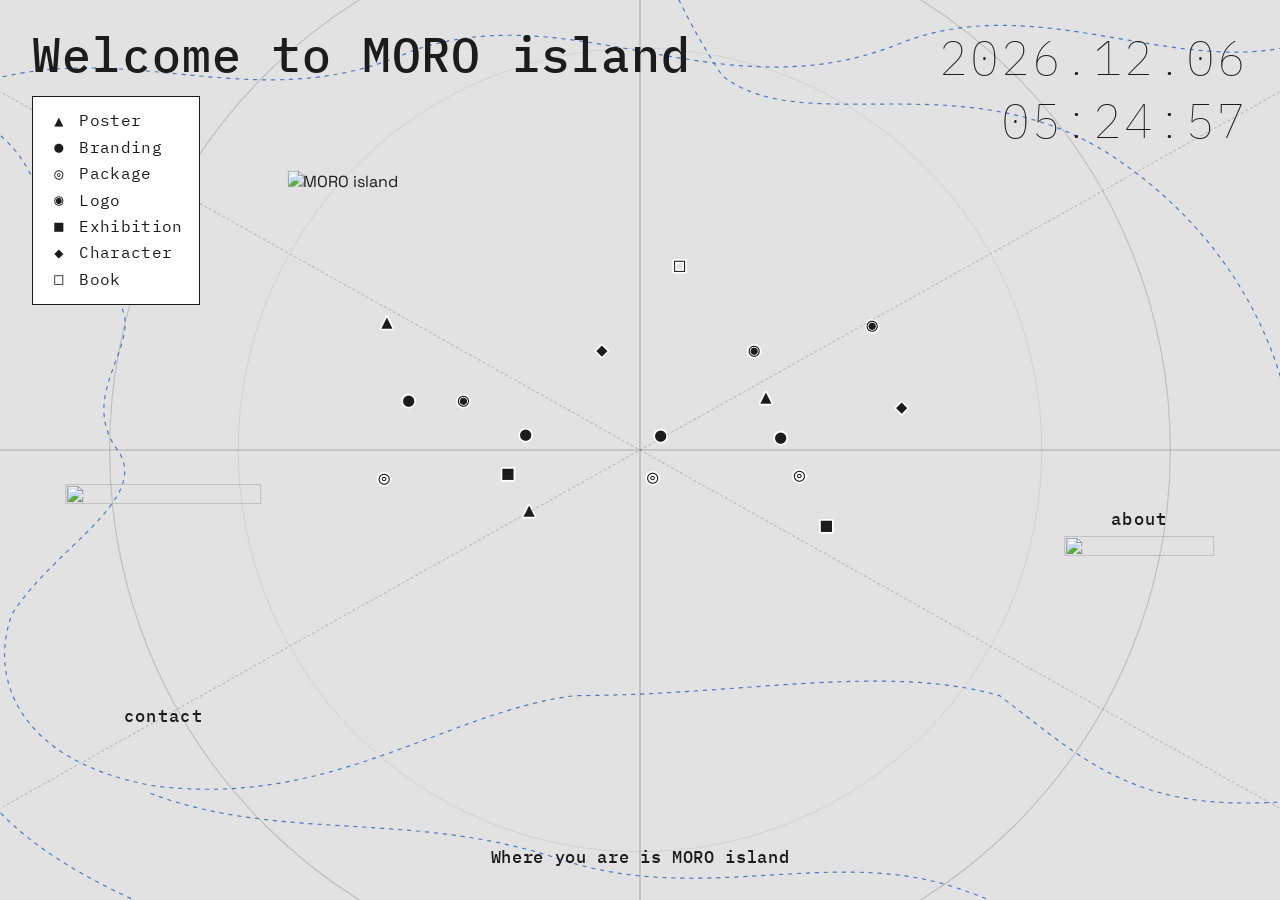
==== html/index.html @ e8f6c5b4 "Publish the MORO island page from one address. Co-authored-by: Cursor <cursoragent@cursor.com>" ====
<!DOCTYPE html>
<html lang="en">
  <head>
    <meta charset="UTF-8" />
    <meta name="viewport" content="width=device-width, initial-scale=1.0" />
    <title>디자인모로</title>
    <meta name="description" content="MORO island — design portfolio" />
    <link rel="preconnect" href="https://fonts.googleapis.com" />
    <link rel="preconnect" href="https://fonts.gstatic.com" crossorigin />
    <link
      href="https://fonts.googleapis.com/css2?family=IBM+Plex+Mono:wght@400;500&family=Space+Grotesk:wght@400;500;600&display=swap"
      rel="stylesheet"
    />
    <link rel="stylesheet" href="styles.css" />
  </head>
  <body>
    <div
      class="loader"
      id="loader"
      role="status"
      aria-live="polite"
      aria-busy="true"
      aria-label="Loading MORO island"
    >
      <div class="loader-sea" aria-hidden="true">
        <div class="loader-boat" id="loader-boat">
          <img src="https://cdn.imweb.me/thumbnail/20261005/938372790ea72.png" alt="" width="102" height="43" draggable="false" />
        </div>
      </div>

      <svg
        class="loader-compass"
        id="loader-compass"
        viewBox="0 0 64 64"
        aria-hidden="true"
      >
        <circle class="compass-ring" cx="32" cy="32" r="28" />
        <circle class="compass-ring soft" cx="32" cy="32" r="22" />
        <g class="compass-ticks" stroke="currentColor" stroke-width="0.9">
          <line x1="32" y1="6" x2="32" y2="11" />
          <line x1="58" y1="32" x2="53" y2="32" />
          <line x1="32" y1="58" x2="32" y2="53" />
          <line x1="6" y1="32" x2="11" y2="32" />
          <line class="minor" x1="51.5" y1="12.5" x2="48.7" y2="15.3" />
          <line class="minor" x1="51.5" y1="51.5" x2="48.7" y2="48.7" />
          <line class="minor" x1="12.5" y1="51.5" x2="15.3" y2="48.7" />
          <line class="minor" x1="12.5" y1="12.5" x2="15.3" y2="15.3" />
        </g>
        <text class="compass-n" x="32" y="18" text-anchor="middle">N</text>
        <text class="compass-cardinal" x="50" y="34" text-anchor="middle">E</text>
        <text class="compass-cardinal" x="32" y="52" text-anchor="middle">S</text>
        <text class="compass-cardinal" x="14" y="34" text-anchor="middle">W</text>
        <g class="compass-needle" id="loader-needle">
          <polygon points="32,10 35,32 32,28 29,32" />
          <polygon class="tail" points="32,54 35,32 32,36 29,32" />
        </g>
        <circle class="compass-hub" cx="32" cy="32" r="2.2" />
      </svg>

      <p class="loader-line">Looking for Design...</p>

      <div
        class="loader-progress"
        role="progressbar"
        aria-valuemin="0"
        aria-valuemax="100"
        aria-valuenow="0"
        id="loader-progress"
        aria-label="Loading"
      ></div>
    </div>

    <main class="scene" id="scene">
      <!--
        ONE map: fixed 16:10 stage. Islands + routes live here.
        Viewport only scales this whole stage — nothing moves relative to anything else.
      -->
      <div class="layer map" data-depth="5">
        <div class="map-stage">
          <svg
            class="routes-svg"
            viewBox="0 0 1600 1000"
            preserveAspectRatio="xMidYMid meet"
            aria-hidden="true"
          >
            <g id="routes-group" class="routes-group">
              <!--
                Land boxes (approx, stage 1600×1000; islands nudged up):
                  MORO    x 370–1230, y 120–680
                  contact x 80–260,   y 650–880
                  about   x 1320–1520,y 640–860
                Keep lanes in open water; extend past stage for letterbox.
              -->

              <!-- A. Far left → west of contact → under MORO → south of about → far right -->
              <path
                d="M -720 60
                   C -400 90, -200 100, -40 80
                   C 100 140, 40 240, 140 300
                   C 220 350, 100 420, 160 500
                   C 200 560, 80 620, 30 700
                   C 0 780, 40 880, 200 910
                   C 420 940, 560 820, 720 800
                   C 920 800, 1100 760, 1240 800
                   C 1320 860, 1380 920, 1500 930
                   C 1620 940, 1800 900, 2320 890"
                class="route"
                style="animation-delay: 0s"
              />

              <!-- B. Far top → east water → clear of about (stay x≥1580) → far right -->
              <path
                d="M 700 -420
                   C 780 -220, 820 -80, 900 40
                   C 1000 120, 1200 20, 1380 140
                   C 1500 220, 1580 340, 1600 480
                   C 1620 600, 1630 680, 1640 760
                   C 1650 820, 1700 840, 1800 820
                   C 2000 800, 2160 790, 2320 790"
                class="route"
                style="animation-delay: -5s"
              />

              <!-- C. Far left → clear west of contact → far bottom -->
              <path
                d="M -720 340
                   C -400 330, -200 350, -40 360
                   C 40 300, -10 440, -40 560
                   C -60 680, -50 780, -30 880
                   C 20 980, 140 1040, 300 1100
                   C 420 1160, 540 1240, 640 1320
                   C 700 1360, 720 1400, 760 1420"
                class="route"
                style="animation-delay: -10s"
              />

              <!-- D. North of MORO — far left/top to far right -->
              <path
                d="M -720 40
                   C -400 -40, -200 80, -40 60
                   C 160 -20, 320 100, 520 10
                   C 720 -60, 900 90, 1120 0
                   C 1300 -70, 1480 60, 1640 -10
                   C 1800 -40, 2000 -20, 2320 -20"
                class="route"
                style="animation-delay: -15s"
              />

              <!-- E. Mid → far bottom (fills lower letterbox) -->
              <path
                d="M 200 920
                   C 360 980, 520 940, 700 1000
                   C 880 1060, 1040 980, 1200 1040
                   C 1320 1080, 1400 1180, 1480 1420"
                class="route"
                style="animation-delay: -8s"
              />
            </g>
          </svg>

          <div class="moro-block">
            <img
              class="island-img"
              src="https://cdn.imweb.me/thumbnail/20261005/0337b5ed16ca7.png"
              alt="MORO island"
              width="1200"
              height="784"
              draggable="false"
            />
            <svg
              class="island-markers"
              id="markers"
              viewBox="0 0 1200 784"
              preserveAspectRatio="xMidYMid meet"
              aria-label="Work markers"
            ></svg>
          </div>

          <a href="contact.html" class="sat contact" aria-label="Contact">
            <img
              class="sat-island"
              src="https://cdn.imweb.me/thumbnail/20261005/3a6d5423b237c.png"
              alt=""
              width="232"
              height="255"
              draggable="false"
            />
            <span class="sat-label">contact</span>
          </a>

          <a href="about.html" class="sat about" aria-label="About">
            <span class="sat-label">about</span>
            <img
              class="sat-island"
              src="https://cdn.imweb.me/thumbnail/20261005/c324938ed8a72.png"
              alt=""
              width="211"
              height="269"
              draggable="false"
            />
          </a>
        </div>
      </div>

      <div class="layer grid" data-depth="4">
        <svg
          class="chart-svg"
          viewBox="0 0 1000 560"
          preserveAspectRatio="xMidYMid slice"
          aria-hidden="true"
        >
          <line x1="500" y1="-80" x2="500" y2="640" class="axis" />
          <line x1="-80" y1="280" x2="1080" y2="280" class="axis" />
          <line x1="-600" y1="-336" x2="1600" y2="896" class="diag" />
          <line x1="-600" y1="896" x2="1600" y2="-336" class="diag" />
          <circle cx="500" cy="280" r="330" class="circle" />
          <circle cx="500" cy="280" r="250" class="circle-soft" />
        </svg>
      </div>

      <div class="layer chrome" data-depth="1">
        <div class="top-left">
          <aside class="legend" aria-label="Map legend">
            <p class="legend-title">Welcome to MORO island</p>
            <ul class="legend-list">
              <li class="legend-item">
                <span class="symbol" aria-hidden="true">▲</span><span>Poster</span>
              </li>
              <li class="legend-item">
                <span class="symbol" aria-hidden="true">●</span><span>Branding</span>
              </li>
              <li class="legend-item">
                <span class="symbol" aria-hidden="true">◎</span><span>Package</span>
              </li>
              <li class="legend-item">
                <span class="symbol" aria-hidden="true">◉</span><span>Logo</span>
              </li>
              <li class="legend-item">
                <span class="symbol" aria-hidden="true">■</span><span>Exhibition</span>
              </li>
              <li class="legend-item">
                <span class="symbol" aria-hidden="true">◆</span><span>Character</span>
              </li>
              <li class="legend-item">
                <span class="symbol" aria-hidden="true">□</span><span>Book</span>
              </li>
            </ul>
          </aside>
        </div>
        <div class="top-right">
          <time class="clock" id="clock">
            <span id="clock-date"></span>
            <span id="clock-time"></span>
          </time>
        </div>
        <div class="bottom-center">
          <p class="fix-fix" id="fix" hidden>
            <span class="fix-name">Where you are is MORO island</span>
            <span class="fix-coords" id="fix-coords"></span>
          </p>
        </div>
      </div>

      <div class="boat" id="boat" hidden aria-hidden="true">
        <img src="https://cdn.imweb.me/thumbnail/20261005/938372790ea72.png" alt="" width="102" height="43" draggable="false" />
      </div>
    </main>

    <script src="main.js"></script>
  </body>
</html>
---- html/styles.css ----
:root {
  --bg: #e2e2e2;
  --ink: #1c1c1c;
  --ink-muted: #5a5a5a;
  --grid: rgba(28, 28, 28, 0.18);
  --route: #3a6fbf;
  --font-ui: "Space Grotesk", sans-serif;
  --font-mono: "IBM Plex Mono", monospace;
}

* {
  box-sizing: border-box;
  padding: 0;
  margin: 0;
}

html,
body {
  height: 100%;
  max-width: 100vw;
}

body:not(.subpage) {
  overflow: hidden;
}

/* Imweb site chrome. The black preview bar is separate and only shows while editing. */
#doz_header_wrap,
#doz_footer_wrap,
#doz_footer,
#site_footer {
  display: none !important;
}

body {
  color: var(--ink);
  background: var(--bg);
  font-family: var(--font-ui);
  -webkit-font-smoothing: antialiased;
  -moz-osx-font-smoothing: grayscale;
}

a {
  color: inherit;
  text-decoration: none;
}

button {
  font: inherit;
  color: inherit;
  background: none;
  border: none;
  cursor: pointer;
}

/* —— Intro loader: empty sea, compass + boat that only rocks —— */
.loader {
  position: fixed;
  inset: 0;
  z-index: 100;
  background: var(--bg);
  color: var(--ink);
  overflow: hidden;
  transition:
    opacity 0.7s cubic-bezier(0.22, 1, 0.36, 1),
    visibility 0.7s linear;
  animation: moro-loader-exit 0.8s ease 6.2s forwards;
}

.loader.is-done {
  animation: none;
  opacity: 0;
  visibility: hidden;
  pointer-events: none;
}

@keyframes moro-loader-exit {
  to {
    opacity: 0;
    visibility: hidden;
    pointer-events: none;
  }
}

.loader-sea {
  position: absolute;
  inset: 0;
  pointer-events: none;
}

.loader-boat {
  position: absolute;
  top: 54%;
  left: 50%;
  width: 48px;
  margin: -108px 0 0 -24px; /* above the larger compass */
  opacity: 0;
  transform-origin: 50% 60%;
  transition: opacity 0.5s ease;
}

.loader-boat.is-on {
  opacity: 1;
  animation: loader-boat-sway 4.2s ease-in-out infinite;
}

.loader-boat img {
  display: block;
  width: 100%;
  height: auto;
}

@keyframes loader-boat-sway {
  0%,
  100% {
    transform: translate(0, 0) rotate(-7deg);
  }
  35% {
    transform: translate(4px, 2px) rotate(5deg);
  }
  65% {
    transform: translate(-3px, 1px) rotate(-4deg);
  }
}

.loader-compass {
  position: absolute;
  top: 54%;
  left: 50%;
  width: 120px;
  height: 120px;
  margin: -60px 0 0 -60px;
  overflow: visible;
  pointer-events: none;
  z-index: 2;
}

.compass-ring {
  fill: none;
  stroke: var(--ink);
  stroke-width: 1.2;
}

.compass-ring.soft {
  stroke: rgba(28, 28, 28, 0.22);
  stroke-width: 0.8;
}

.compass-ticks {
  color: var(--ink);
}

.compass-ticks .minor {
  stroke: rgba(28, 28, 28, 0.35);
  stroke-width: 0.7;
}

.compass-n {
  fill: var(--ink);
  font-family: var(--font-mono);
  font-size: 8px;
  font-weight: 500;
}

.compass-cardinal {
  fill: rgba(28, 28, 28, 0.4);
  font-family: var(--font-mono);
  font-size: 6px;
  font-weight: 500;
}

.compass-needle {
  transform-origin: 32px 32px;
}

.compass-needle polygon {
  fill: var(--ink);
}

.compass-needle .tail {
  fill: rgba(28, 28, 28, 0.28);
}

.compass-hub {
  fill: var(--bg);
  stroke: var(--ink);
  stroke-width: 1.2;
}

.loader-line {
  position: absolute;
  top: calc(54% + 78px);
  left: 50%;
  transform: translateX(-50%);
  margin: 0;
  font-family: var(--font-mono);
  font-size: clamp(0.85rem, 1.5vw, 1rem);
  font-weight: 500;
  letter-spacing: 0.06em;
  color: var(--ink-muted);
  white-space: nowrap;
  z-index: 2;
}

.loader-progress {
  position: absolute;
  width: 1px;
  height: 1px;
  overflow: hidden;
  clip: rect(0 0 0 0);
}

@media (prefers-reduced-motion: reduce) {
  .loader-boat.is-on {
    animation: none;
  }
}

/* —— Map scene —— */
.scene {
  position: fixed;
  left: 0;
  right: 0;
  bottom: 0;
  top: var(--moro-top, 0px);
  width: auto;
  height: auto;
  min-width: 0;
  min-height: 0;
  z-index: 30;
  overflow: hidden;
  background: var(--bg);
  opacity: 0.55;
  filter: blur(14px);
  transform: scale(1.02);
  transition:
    filter 1s cubic-bezier(0.22, 1, 0.36, 1),
    opacity 1s cubic-bezier(0.22, 1, 0.36, 1),
    transform 1s cubic-bezier(0.22, 1, 0.36, 1);
  animation: moro-scene-enter 1s cubic-bezier(0.22, 1, 0.36, 1) 6.2s forwards;
}

@keyframes moro-scene-enter {
  to {
    opacity: 1;
    filter: none;
    transform: none;
  }
}

.scene.ready,
.scene.skip {
  animation: none;
  opacity: 1;
  /* blur(0) still softens vectors — drop the filter entirely */
  filter: none;
  transform: none;
}

.scene.skip {
  transition: none;
}

.layer {
  position: absolute;
  inset: 0;
  pointer-events: none;
}

.layer :is(a, button) {
  pointer-events: auto;
}

.routes {
  z-index: 0;
}

.island {
  z-index: 1;
}

.map {
  z-index: 1;
}

.grid {
  z-index: 2;
}

.sats {
  z-index: 4;
}

.chrome {
  z-index: 6;
  pointer-events: none;
}

.top-left {
  position: absolute;
  top: clamp(1.1rem, 3vh, 2rem);
  left: clamp(1.1rem, 3vw, 2rem);
}

.top-right {
  position: absolute;
  top: clamp(1.1rem, 3vh, 2rem);
  right: clamp(1.1rem, 3vw, 2rem);
}

/* —— Chart grid —— */
.chart-svg {
  position: absolute;
  inset: 0;
  width: 100%;
  height: 100%;
  z-index: 0;
  pointer-events: none;
}

.axis,
.diag,
.circle,
.circle-soft {
  fill: none;
  stroke: var(--grid);
  stroke-width: 0.9;
}

.axis {
  stroke: rgba(28, 28, 28, 0.28);
  stroke-width: 0.7;
}

.diag {
  stroke: rgba(28, 28, 28, 0.22);
  stroke-width: 0.7;
  stroke-dasharray: 1.2 2;
  stroke-linecap: round;
  opacity: 0.9;
}

.circle {
  stroke-width: 0.7;
}

.circle-soft {
  stroke-width: 0.5;
  opacity: 0.55;
}

/* —— ONE map stage (fixed 16:10). Everything inside scales together. —— */
.map-stage {
  /* Fit INSIDE the scene box (contain) so the whole map stays centered */
  --stage-w: min(100%, calc(100% * 16 / 10));
  --stage-h: calc(var(--stage-w) * 10 / 16);
  position: absolute;
  left: 50%;
  top: 50%;
  transform: translate(-50%, -50%);
  width: var(--stage-w);
  height: var(--stage-h);
  pointer-events: none;
  overflow: visible;
  container-type: inline-size;
}

/* Routes share stage scale; overflow so side lanes paint into letterbox */
.routes-svg {
  position: absolute;
  inset: 0;
  width: 100%;
  height: 100%;
  z-index: 0;
  display: block;
  pointer-events: none;
  overflow: visible;
}

.routes-group {
  fill: none;
}

.route {
  fill: none;
  stroke: var(--route);
  stroke-width: 1.45;
  stroke-dasharray: 4 7;
  stroke-linecap: round;
  opacity: 0.9;
  animation: flow 12s linear infinite;
}

@keyframes flow {
  to {
    stroke-dashoffset: -132;
  }
}

/* MORO — fixed % of stage, optically centered (nudged up) */
.moro-block {
  position: absolute;
  left: 50%;
  top: 44%;
  transform: translate(-50%, -50%);
  width: 54%;
  aspect-ratio: 1200 / 784;
  z-index: 2;
}

.island-img {
  position: absolute;
  inset: 0;
  width: 100%;
  height: 100%;
  display: block;
  user-select: none;
  object-fit: fill;
}

.island-markers {
  position: absolute;
  inset: 0;
  width: 100%;
  height: 100%;
  z-index: 2;
  pointer-events: none;
  overflow: visible;
  display: block;
}

.marker {
  pointer-events: auto;
  cursor: pointer;
}

.marker-scale {
  transition: transform 0.2s ease;
  transform-box: fill-box;
  transform-origin: center;
}

.marker:hover .marker-scale,
.marker:focus-visible .marker-scale {
  transform: scale(1.18);
}

.marker:focus-visible {
  outline: none;
}

.marker:focus-visible .marker-hit {
  stroke: var(--ink);
  stroke-width: 2;
}

.marker-hit {
  fill: transparent;
}

.marker-symbol {
  fill: var(--ink);
  font-size: 32px;
  font-family: var(--font-mono);
  font-weight: 500;
  paint-order: stroke fill;
  stroke: #ffffff;
  stroke-width: 6px;
  stroke-linejoin: round;
  pointer-events: none;
}

/* contact / about — fixed % of same stage */
.sat {
  position: absolute;
  display: flex;
  flex-direction: column;
  align-items: center;
  gap: 0.4rem;
  z-index: 3;
  pointer-events: auto;
  overflow: visible;
}

.sat.contact {
  left: 6%;
  bottom: 16%;
}

.sat.about {
  right: 6%;
  bottom: 16%;
}

.sat-island {
  width: 9.5cqi;
  height: auto;
  display: block;
  user-select: none;
  overflow: visible;
  object-fit: contain;
  flex-shrink: 0;
}

.sat.contact .sat-island {
  width: 15cqi;
  aspect-ratio: 232.4 / 255.1;
  object-fit: contain;
}

.sat.about .sat-island {
  width: 11.5cqi;
}

.sat-label {
  font-family: var(--font-mono);
  font-size: clamp(0.78rem, 1.9cqi, 1.05rem);
  font-weight: 500;
  letter-spacing: 0.08em;
  color: var(--ink);
  /* Halo so labels stay clear over routes / chart lines */
  text-shadow:
    0 0 0.35em var(--bg),
    0 0 0.35em var(--bg),
    0 0 0.55em var(--bg);
}

.sat.about .sat-label {
  order: -1;
}

/* —— Legend —— */
.legend {
  display: flex;
  flex-direction: column;
  gap: 0.85rem;
  user-select: none;
}

.legend-title {
  font-family: var(--font-mono);
  font-size: clamp(1.75rem, 3.8vw, 3rem);
  font-weight: 500;
  letter-spacing: 0.02em;
  line-height: 1.15;
  color: var(--ink);
}

.legend-list {
  list-style: none;
  display: flex;
  flex-direction: column;
  gap: 0.4rem;
  padding: 0.85rem 1.05rem 0.95rem;
  background: #ffffff;
  border: 1.5px solid var(--ink);
  width: fit-content;
}

.legend-item {
  display: flex;
  align-items: center;
  gap: 0.7rem;
  font-family: var(--font-mono);
  font-size: clamp(0.85rem, 1.25vw, 1rem);
  letter-spacing: 0.02em;
  color: var(--ink);
}

.symbol {
  width: 1.15rem;
  text-align: center;
  font-size: 0.95rem;
  line-height: 1;
}

/* —— Clock —— */
.clock {
  display: flex;
  flex-direction: column;
  align-items: flex-end;
  gap: 0.2rem;
  font-family: var(--font-mono);
  font-size: clamp(1.75rem, 3.8vw, 3rem);
  font-weight: 100;
  letter-spacing: 0.04em;
  line-height: 1.25;
  color: var(--ink);
  user-select: none;
}

/* —— Visitor fix (you are here = MORO) —— */
.bottom-center {
  position: absolute;
  left: 50%;
  bottom: clamp(1.1rem, 3vh, 2rem);
  transform: translateX(-50%);
  text-align: center;
  pointer-events: none;
}

.fix-fix {
  margin: 0;
  display: flex;
  flex-direction: column;
  align-items: center;
  gap: 0.25rem;
  font-family: var(--font-mono);
  color: var(--ink);
  user-select: none;
}

.fix-name {
  font-size: clamp(0.85rem, 1.4vw, 1.05rem);
  font-weight: 500;
  letter-spacing: 0.04em;
  max-width: min(90vw, 36rem);
  line-height: 1.35;
}

.fix-coords {
  font-size: clamp(1rem, 1.8vw, 1.35rem);
  font-weight: 400;
  letter-spacing: 0.06em;
  color: var(--ink-muted);
}

/* —— Cursor boat —— */
.boat {
  position: fixed;
  top: 0;
  left: 0;
  z-index: 40;
  width: 28px;
  height: auto;
  margin: -6px 0 0 -14px;
  pointer-events: none;
  opacity: 0;
  transition: opacity 0.35s ease;
  will-change: transform;
}

.boat.is-on {
  opacity: 0.95;
}

.boat img {
  display: block;
  width: 100%;
  height: auto;
  user-select: none;
}

@media (pointer: coarse) {
  .boat {
    display: none;
  }
}

@media (prefers-reduced-motion: reduce) {
  .boat {
    display: none;
  }
}

/* —— About / Contact —— */
.page {
  min-height: 100dvh;
  display: flex;
  flex-direction: column;
  justify-content: center;
  padding: clamp(1.5rem, 5vw, 3rem);
  background: var(--bg);
  color: var(--ink);
}

.kicker {
  font-family: var(--font-mono);
  font-size: 0.9rem;
  letter-spacing: 0.08em;
  margin-bottom: 0.75rem;
}

.page-title {
  font-family: var(--font-ui);
  font-size: clamp(2rem, 6vw, 3.5rem);
  font-weight: 500;
  letter-spacing: -0.02em;
  margin-bottom: 1rem;
}

.copy {
  max-width: 28rem;
  font-family: var(--font-mono);
  font-size: 0.95rem;
  line-height: 1.6;
  color: var(--ink-muted);
  margin-bottom: 2rem;
}

.back {
  font-family: var(--font-mono);
  font-size: 0.9rem;
  letter-spacing: 0.04em;
  border-bottom: 1px solid var(--ink);
  width: fit-content;
  padding-bottom: 0.15rem;
  transition: opacity 0.2s ease;
}

.back:hover {
  opacity: 0.55;
}

/* —— Contact form page —— */
.contact-page {
  --contact-pad-x: clamp(1.25rem, 3vw, 2.25rem);
  background: #fff;
  color: var(--ink);
  min-height: 100dvh;
}

.contact-back {
  position: fixed;
  top: 1.25rem;
  right: 1.25rem;
  z-index: 10;
  font-family: var(--font-mono);
  font-size: 0.85rem;
  letter-spacing: 0.04em;
  opacity: 0.55;
  transition: opacity 0.2s ease;
}

.contact-back:hover {
  opacity: 1;
}

.contact-page .contact {
  width: min(1280px, 100%);
  margin: 0 auto;
  padding: clamp(3.5rem, 8vw, 5.5rem) var(--contact-pad-x) 4rem;
  display: grid;
  grid-template-columns: minmax(11rem, 15rem) minmax(0, 1fr);
  column-gap: clamp(2rem, 4vw, 4rem);
  row-gap: 2.5rem;
  align-items: start;
  box-sizing: border-box;
}

.contact-head {
  position: sticky;
  top: 2rem;
}

.contact-title {
  font-family: var(--font-ui);
  font-size: clamp(2.6rem, 7vw, 3.6rem);
  font-weight: 500;
  letter-spacing: -0.03em;
  margin-bottom: 1.1rem;
}

.contact-direct {
  font-family: var(--font-mono);
  font-size: 0.95rem;
  line-height: 1.7;
  margin-bottom: 0;
}

.contact-direct a:hover {
  opacity: 0.55;
}

.contact-form {
  display: flex;
  flex-direction: column;
  gap: 1.65rem;
  width: 100%;
  max-width: 48rem;
}

.field {
  display: flex;
  flex-direction: column;
  gap: 0.55rem;
  border: 0;
  min-width: 0;
}

.field-label {
  font-family: var(--font-ui);
  font-size: 0.95rem;
  font-weight: 500;
  letter-spacing: -0.01em;
}

.field-label i {
  font-style: normal;
  color: var(--ink);
}

.contact-form input[type="text"],
.contact-form input[type="email"],
.contact-form textarea {
  width: 100%;
  border: 0;
  border-bottom: 1px solid rgba(28, 28, 28, 0.35);
  border-radius: 0;
  background: transparent;
  padding: 0.55rem 0 0.65rem;
  font: inherit;
  font-family: var(--font-ui);
  font-size: 1rem;
  color: var(--ink);
  outline: none;
  resize: vertical;
}

.contact-form input:focus,
.contact-form textarea:focus {
  border-bottom-color: var(--ink);
}

.phone-row {
  display: flex;
  align-items: baseline;
  gap: 0.55rem;
}

.phone-dash {
  opacity: 0.45;
  padding-bottom: 0.65rem;
}

.phone-row input {
  width: 4.75rem;
  text-align: center;
}

.field-budget {
  gap: 0;
}

.field-budget > legend {
  padding: 0;
  margin-bottom: 0.95rem;
}

.budget-chips {
  display: flex;
  flex-wrap: wrap;
  align-items: center;
  gap: 0.95rem 0.65rem;
}

.chip {
  cursor: pointer;
}

.chip input {
  position: absolute;
  opacity: 0;
  pointer-events: none;
}

.chip span {
  display: inline-flex;
  align-items: center;
  justify-content: center;
  min-height: 2.1rem;
  padding: 0.35rem 0.95rem;
  border: 1px solid rgba(28, 28, 28, 0.45);
  border-radius: 999px;
  font-size: 0.88rem;
  letter-spacing: -0.01em;
  transition:
    background 0.15s ease,
    color 0.15s ease,
    border-color 0.15s ease;
}

.chip input:focus-visible + span {
  outline: 2px solid var(--ink);
  outline-offset: 2px;
}

.chip input:checked + span {
  background: var(--ink);
  border-color: var(--ink);
  color: #fff;
}

.budget-other {
  display: inline-flex;
  align-items: baseline;
  gap: 0.35rem;
  flex: 1 1 100%;
  min-width: 8rem;
  margin-top: 0.15rem;
}

.budget-other-prefix {
  opacity: 0.55;
}

.budget-other input {
  width: 7.5rem;
  border-bottom-style: solid;
}

.budget-other input:disabled {
  opacity: 0.35;
}

.file-btn {
  display: inline-flex;
  align-items: center;
  gap: 0.45rem;
  width: fit-content;
  padding: 0.55rem 0.95rem;
  border: 1px solid rgba(28, 28, 28, 0.45);
  border-radius: 0.35rem;
  cursor: pointer;
  font-size: 0.9rem;
  transition: background 0.15s ease;
}

.file-btn:hover {
  background: rgba(28, 28, 28, 0.04);
}

.file-btn input {
  position: absolute;
  width: 1px;
  height: 1px;
  opacity: 0;
  overflow: hidden;
}

.file-name {
  margin-top: 0.45rem;
  font-family: var(--font-mono);
  font-size: 0.8rem;
  color: var(--ink-muted);
}

.consent-box {
  max-height: 9.5rem;
  overflow: auto;
  padding: 0.9rem 1rem;
  border: 1px solid rgba(28, 28, 28, 0.28);
  background: #f3f3f3;
  font-size: 0.82rem;
  line-height: 1.55;
  color: var(--ink-muted);
}

.consent-box strong {
  color: var(--ink);
  font-weight: 500;
}

.consent-box p + p {
  margin-top: 0.65rem;
}

.consent-check {
  display: flex;
  align-items: flex-start;
  gap: 0.55rem;
  margin-top: 0.85rem;
  font-size: 0.92rem;
  cursor: pointer;
}

.consent-check input {
  margin-top: 0.2rem;
  accent-color: var(--ink);
}

.contact-submit {
  display: flex;
  align-items: center;
  gap: 0.85rem;
  margin-top: 0.15rem;
}

.submit-btn {
  min-width: 9.5rem;
  padding: 0.75rem 1.6rem;
  border-radius: 999px;
  background: var(--ink);
  color: #fff;
  font-family: var(--font-ui);
  font-size: 0.95rem;
  font-weight: 500;
  letter-spacing: 0.02em;
  cursor: pointer;
  transition: opacity 0.2s ease;
}

.submit-btn:hover {
  opacity: 0.82;
}

.submit-btn:active {
  opacity: 0.7;
}

.submit-boat {
  width: 52px;
  height: auto;
  opacity: 0.9;
  transform: translateX(0);
  transform-origin: center center;
  will-change: transform, opacity;
  pointer-events: none;
}

.submit-boat.is-launching {
  animation:
    boat-whoosh-x 0.85s linear forwards,
    boat-whoosh-fade 0.85s linear forwards;
}

@keyframes boat-whoosh-x {
  from {
    transform: translateX(0);
  }
  to {
    transform: translateX(140px);
  }
}

@keyframes boat-whoosh-fade {
  0%,
  55% {
    opacity: 0.9;
  }
  100% {
    opacity: 0;
  }
}

.contact-footer {
  background: #ececec;
  padding: clamp(2rem, 5vw, 3rem) 0 2.4rem;
  text-align: left;
}

.contact-footer-inner {
  width: min(1280px, 100%);
  margin: 0 auto;
  padding: 0 var(--contact-pad-x);
  box-sizing: border-box;
}

.footer-links {
  display: flex;
  justify-content: flex-start;
  gap: 0.55rem;
  margin-bottom: 1.4rem;
  font-size: 0.85rem;
}

.footer-links a:hover {
  opacity: 0.55;
}

.footer-brand-ko {
  font-size: 0.95rem;
  margin-bottom: 0.15rem;
}

.footer-brand {
  font-family: var(--font-ui);
  font-size: clamp(1.6rem, 4vw, 2.1rem);
  font-weight: 600;
  letter-spacing: 0.02em;
  margin-bottom: 1rem;
}

.footer-meta {
  font-size: 0.8rem;
  line-height: 1.6;
  color: var(--ink-muted);
}

.footer-copy {
  margin-top: 1.1rem;
  font-size: 0.75rem;
  color: var(--ink-muted);
}

.visually-hidden {
  position: absolute;
  width: 1px;
  height: 1px;
  padding: 0;
  margin: -1px;
  overflow: hidden;
  clip: rect(0, 0, 0, 0);
  white-space: nowrap;
  border: 0;
}

@media (max-width: 900px) {
  .contact-page .contact {
    grid-template-columns: 1fr;
    column-gap: 0;
  }

  .contact-head {
    position: static;
  }

  .contact-direct {
    margin-bottom: 0.5rem;
  }
}

@media (max-width: 640px) {
  .phone-row input {
    width: 4.5rem;
  }

  .contact-submit {
    flex-wrap: wrap;
  }

  .top-left {
    max-width: 48vw;
  }
}

@media (prefers-reduced-motion: reduce) {
  .route {
    animation: none;
  }

  .submit-boat.is-launching {
    animation: none;
    opacity: 0;
  }

  .loader {
    animation: none;
    transition: none;
    opacity: 0;
    visibility: hidden;
    pointer-events: none;
  }

  .scene {
    transition: none;
    filter: none;
    transform: none;
    opacity: 1;
  }
}
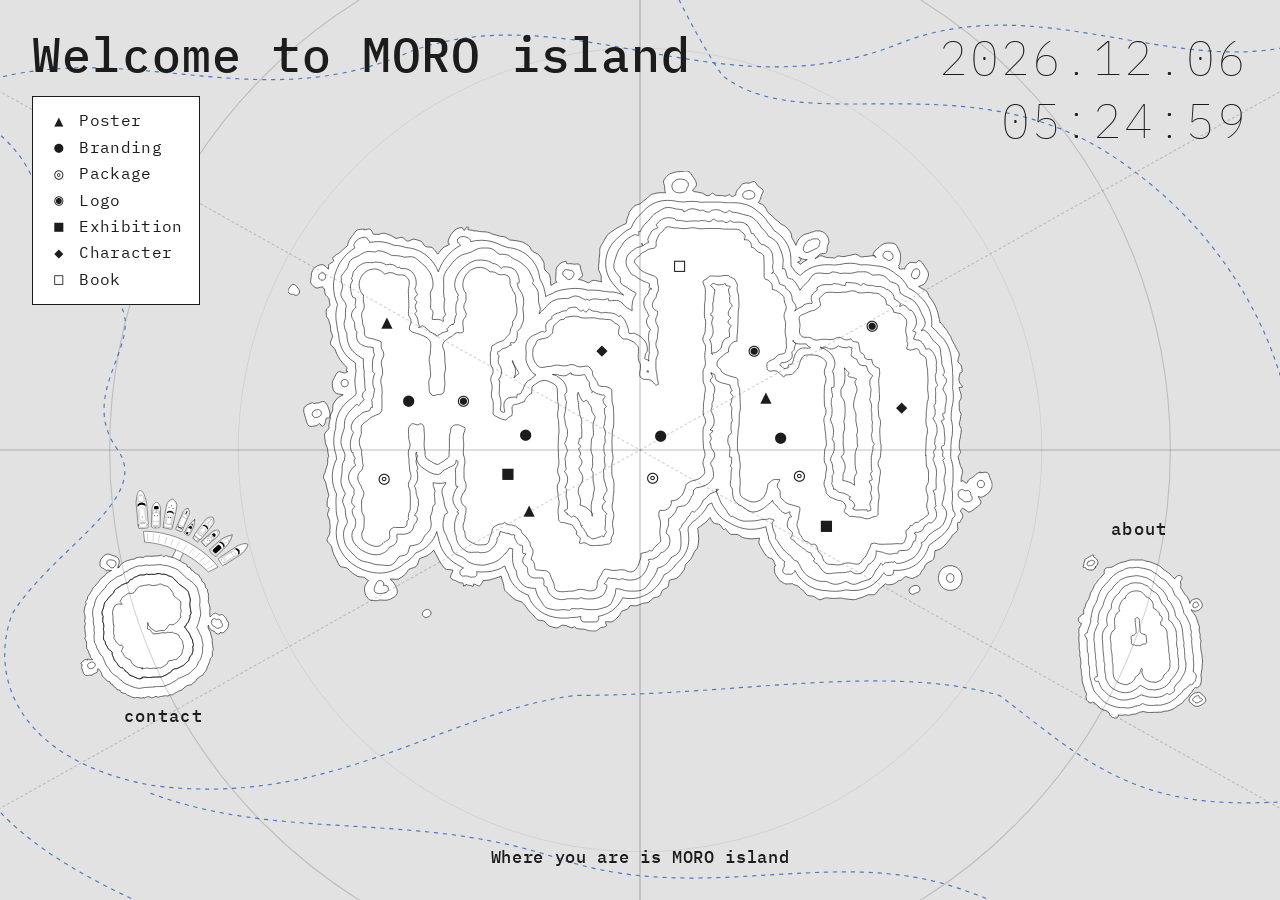
==== commit 23d5a63a: "Use the island SVGs from the site itself. Co-authored-by: Cursor <cursoragent@cursor.com>" ====
--- a/html/index.html
+++ b/html/index.html
@@ -24,7 +24,7 @@
     >
       <div class="loader-sea" aria-hidden="true">
         <div class="loader-boat" id="loader-boat">
-          <img src="https://cdn.imweb.me/thumbnail/20261005/938372790ea72.png" alt="" width="102" height="43" draggable="false" />
+          <img src="assets/boat.png" alt="" width="102" height="43" draggable="false" />
         </div>
       </div>
 
@@ -161,7 +161,7 @@
           <div class="moro-block">
             <img
               class="island-img"
-              src="https://cdn.imweb.me/thumbnail/20261005/0337b5ed16ca7.png"
+              src="assets/moro-island.svg"
               alt="MORO island"
               width="1200"
               height="784"
@@ -179,7 +179,7 @@
           <a href="contact.html" class="sat contact" aria-label="Contact">
             <img
               class="sat-island"
-              src="https://cdn.imweb.me/thumbnail/20261005/3a6d5423b237c.png"
+              src="assets/contact-island.svg"
               alt=""
               width="232"
               height="255"
@@ -192,7 +192,7 @@
             <span class="sat-label">about</span>
             <img
               class="sat-island"
-              src="https://cdn.imweb.me/thumbnail/20261005/c324938ed8a72.png"
+              src="assets/about-island.svg"
               alt=""
               width="211"
               height="269"
@@ -262,7 +262,7 @@
       </div>
 
       <div class="boat" id="boat" hidden aria-hidden="true">
-        <img src="https://cdn.imweb.me/thumbnail/20261005/938372790ea72.png" alt="" width="102" height="43" draggable="false" />
+        <img src="assets/boat.png" alt="" width="102" height="43" draggable="false" />
       </div>
     </main>
 
